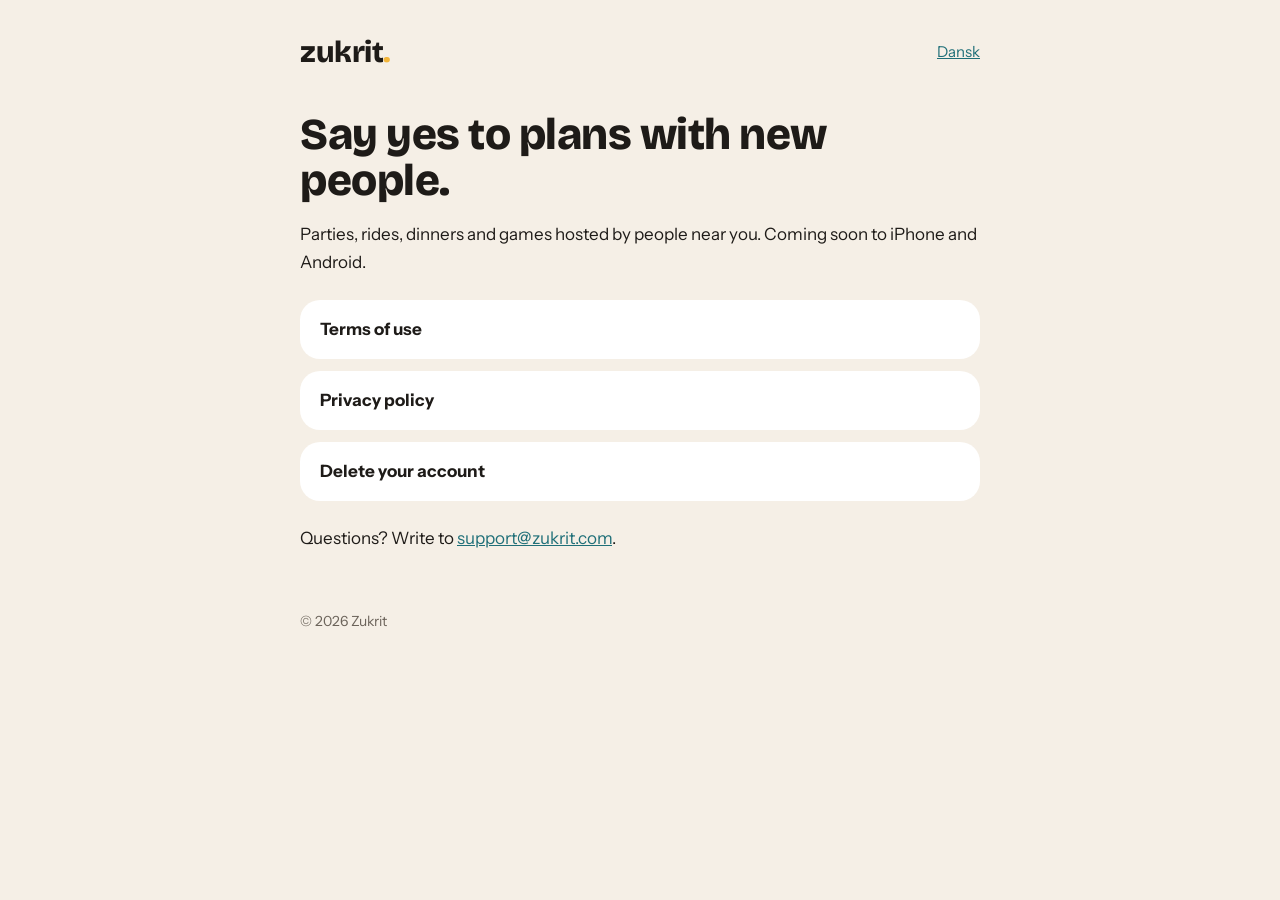
==== index.html @ f438bfd3 "Front page, terms, privacy policy and account deletion, in English and Danish Co-Authored-By: Claude" ====
<!doctype html>
<html lang="en">
<head>
<meta charset="utf-8">
<meta name="viewport" content="width=device-width, initial-scale=1">
<link rel="preconnect" href="https://fonts.googleapis.com">
<link rel="preconnect" href="https://fonts.gstatic.com" crossorigin>
<link href="https://fonts.googleapis.com/css2?family=Bricolage+Grotesque:wght@700;800&family=Instrument+Sans:wght@400;600;700&display=swap" rel="stylesheet">
<link rel="stylesheet" href="/style.css">
<title>Zukrit</title>
<meta name="description" content="Parties, rides, dinners and games hosted by people near you.">
</head>
<body>
<header>
  <a class="logo" href="/">zukrit<span>.</span></a>
  <a class="lang" href="/da/">Dansk</a>
</header>
<main>
  <h1>Say yes to plans with new people.</h1>
  <p>Parties, rides, dinners and games hosted by people near you. Coming soon to iPhone and Android.</p>
  <ul class="links">
    <li><a href="/terms">Terms of use</a></li>
    <li><a href="/privacy">Privacy policy</a></li>
    <li><a href="/delete-account">Delete your account</a></li>
  </ul>
  <p>Questions? Write to <a href="mailto:support@zukrit.com">support@zukrit.com</a>.</p>
</main>
<footer>© 2026 Zukrit</footer>
</body>
</html>
---- style.css ----
:root {
  --bg: #F5EFE6;
  --card: #FFFFFF;
  --ink: #1E1B18;
  --muted: #6B635A;
  --primary: #1F6F78;
  --primary-deep: #16535A;
  --line: #E4DBCF;
  --warn-bg: #FBEBD0;
  --warn-ink: #7A4A00;
}

@media (prefers-color-scheme: dark) {
  :root {
    --bg: #171513;
    --card: #221F1C;
    --ink: #F2ECE4;
    --muted: #B3AA9F;
    --primary: #6FB7BF;
    --primary-deep: #8FCBD2;
    --line: #3A3530;
    --warn-bg: #3A2C14;
    --warn-ink: #F3D39A;
  }
}

* { box-sizing: border-box; }

body {
  margin: 0;
  background: var(--bg);
  color: var(--ink);
  font-family: "Instrument Sans", system-ui, -apple-system, "Segoe UI", sans-serif;
  font-size: 17px;
  line-height: 1.6;
}

a { color: var(--primary); }
a:hover { color: var(--primary-deep); }

header, main, footer {
  max-width: 720px;
  margin: 0 auto;
  padding: 0 20px;
}

header {
  display: flex;
  align-items: center;
  justify-content: space-between;
  gap: 16px;
  padding-top: 28px;
  padding-bottom: 8px;
}

.logo {
  font-family: "Bricolage Grotesque", system-ui, sans-serif;
  font-weight: 800;
  font-size: 30px;
  letter-spacing: -0.5px;
  color: var(--ink);
  text-decoration: none;
}

.logo span { color: #F2B53A; }

.lang { font-size: 15px; }

h1 {
  font-family: "Bricolage Grotesque", system-ui, sans-serif;
  font-weight: 800;
  font-size: clamp(32px, 7vw, 44px);
  line-height: 1.05;
  letter-spacing: -0.5px;
  margin: 28px 0 8px;
}

h2 {
  font-family: "Bricolage Grotesque", system-ui, sans-serif;
  font-weight: 700;
  font-size: 22px;
  margin: 36px 0 8px;
}

.updated { color: var(--muted); font-size: 15px; margin: 0 0 24px; }

.draft {
  background: var(--warn-bg);
  color: var(--warn-ink);
  border-radius: 14px;
  padding: 12px 16px;
  font-size: 15px;
  margin: 16px 0 0;
}

.card {
  background: var(--card);
  border-radius: 20px;
  padding: 4px 20px;
  margin: 16px 0;
}

.links { list-style: none; padding: 0; margin: 24px 0; }
.links li { margin: 0 0 12px; }
.links a {
  display: block;
  background: var(--card);
  border-radius: 20px;
  padding: 16px 20px;
  text-decoration: none;
  color: var(--ink);
  font-weight: 700;
}
.links a:hover { color: var(--primary); }

table { width: 100%; border-collapse: collapse; font-size: 15px; }
th, td { text-align: left; vertical-align: top; padding: 10px 8px; border-bottom: 1px solid var(--line); }
th { font-weight: 700; }

footer {
  color: var(--muted);
  font-size: 14px;
  padding-top: 40px;
  padding-bottom: 40px;
}
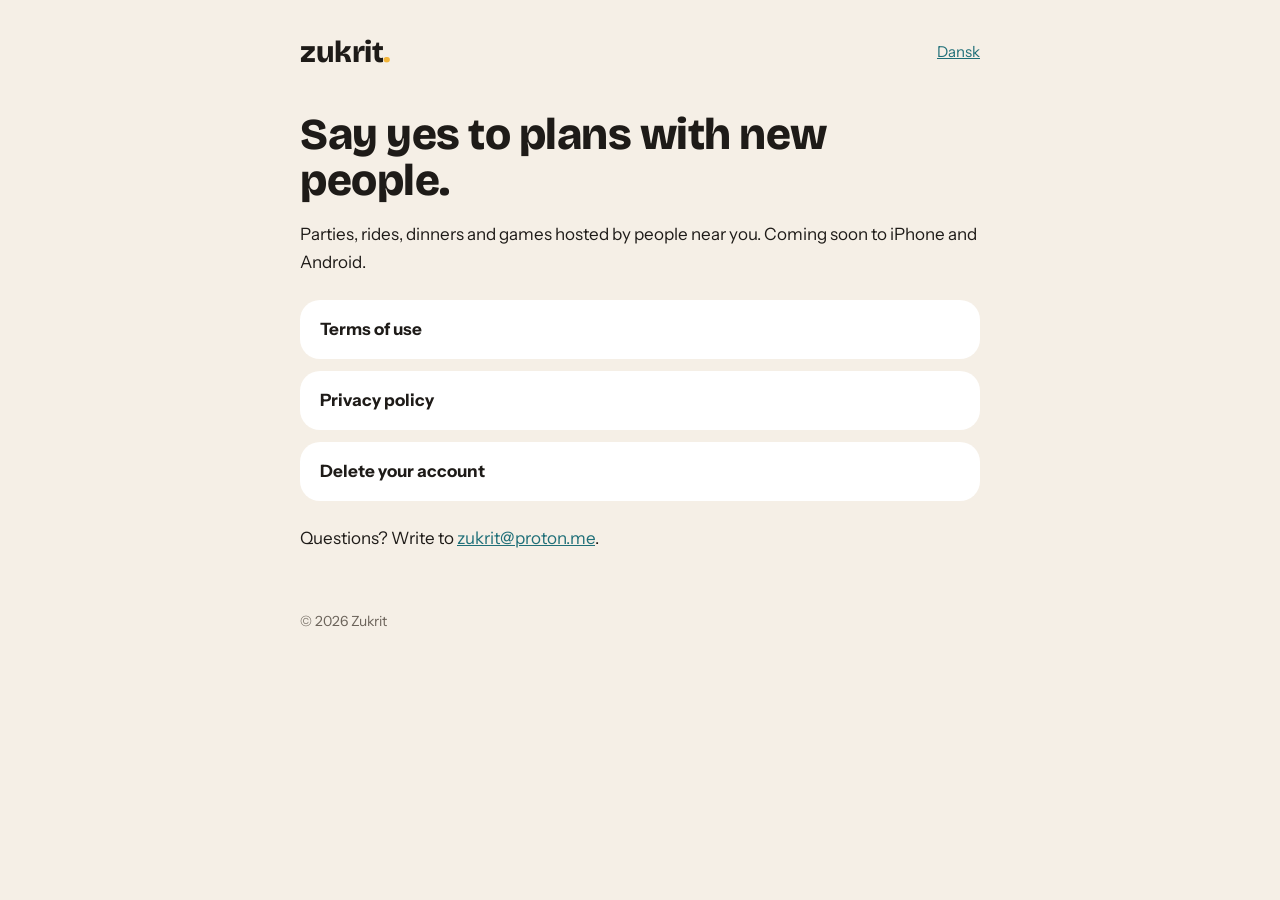
==== commit 6c3c0c24: "Contact address is zukrit@proton.me on every page Co-Authored-By: Claude Fable 5.1 <noreply@anthropi" ====
--- a/index.html
+++ b/index.html
@@ -23,7 +23,7 @@
     <li><a href="/privacy">Privacy policy</a></li>
     <li><a href="/delete-account">Delete your account</a></li>
   </ul>
-  <p>Questions? Write to <a href="mailto:support@zukrit.com">support@zukrit.com</a>.</p>
+  <p>Questions? Write to <a href="mailto:zukrit@proton.me">zukrit@proton.me</a>.</p>
 </main>
 <footer>© 2026 Zukrit</footer>
 </body>
